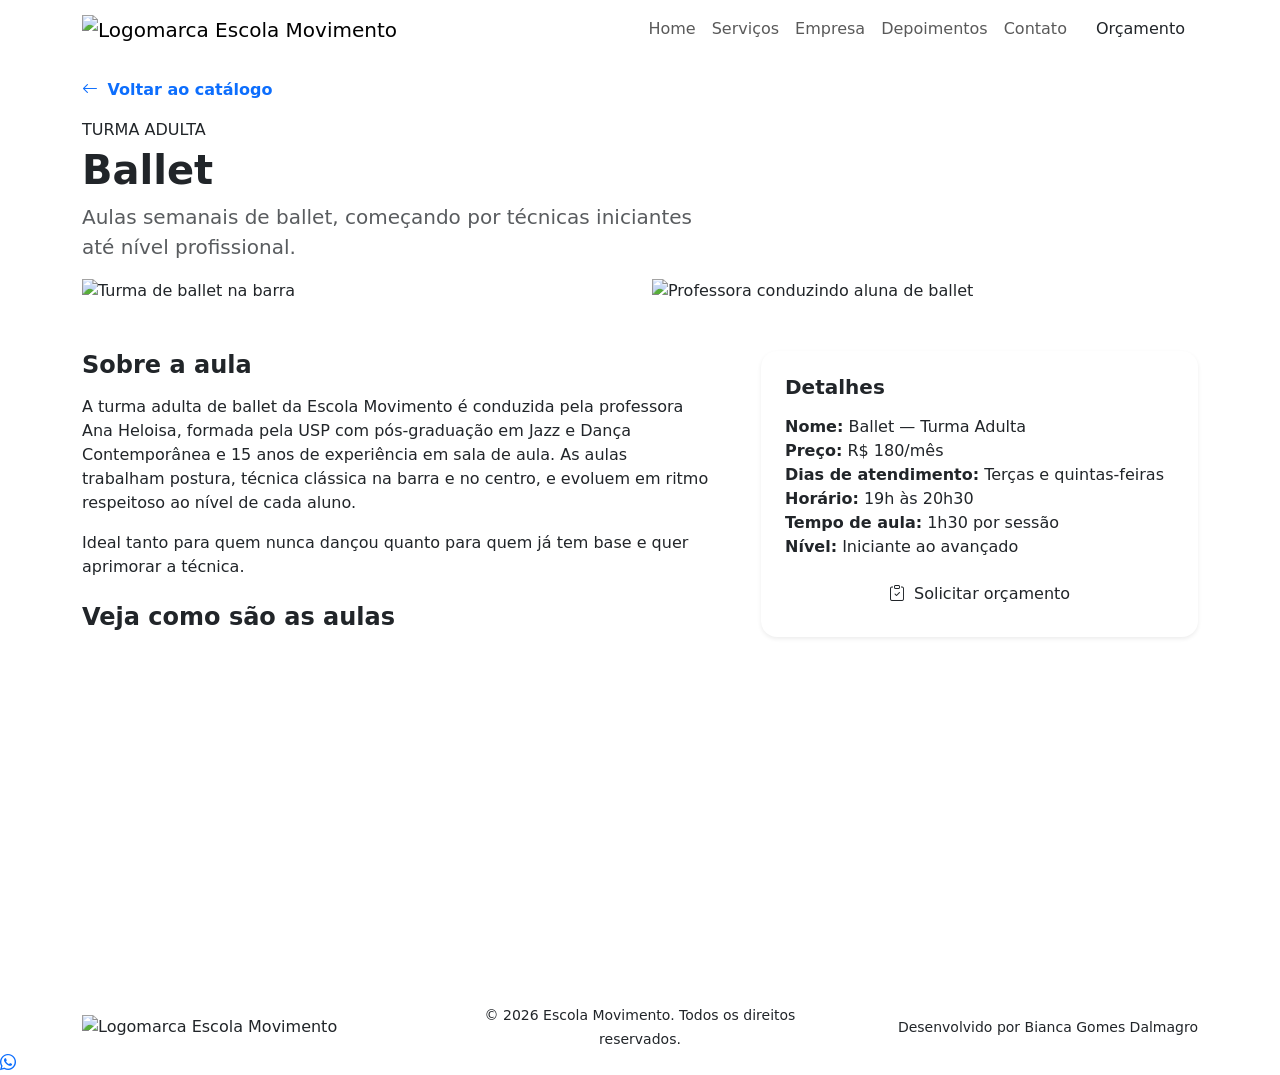
==== servico1.html @ 4740222b "Add files via upload" ====
<!DOCTYPE html>
<html lang="pt-br">
<head>
<meta charset="UTF-8">
<meta name="viewport" content="width=device-width, initial-scale=1.0">
<title>Ballet — Turma Adulta | Escola Movimento</title>

<link rel="preconnect" href="https://fonts.googleapis.com">
<link href="https://fonts.googleapis.com/css2?family=Fraunces:wght@400;600;700&family=Work+Sans:wght@400;500;600;700&display=swap" rel="stylesheet">
<link href="https://cdn.jsdelivr.net/npm/bootstrap@5.3.3/dist/css/bootstrap.min.css" rel="stylesheet">
<link rel="stylesheet" href="https://cdn.jsdelivr.net/npm/bootstrap-icons@1.11.3/font/bootstrap-icons.css">
<link href="css/style.css" rel="stylesheet">
</head>
<body>

<!-- ===================== NAVBAR ===================== -->
<nav class="navbar navbar-expand-lg navbar-movimento fixed-top">
  <div class="container">
    <a class="navbar-brand" href="index.html">
      <img src="images/logo/logo-movimento.png" alt="Logomarca Escola Movimento">
    </a>
    <button class="navbar-toggler" type="button" data-bs-toggle="collapse" data-bs-target="#menuPrincipal">
      <span class="navbar-toggler-icon"></span>
    </button>
    <div class="collapse navbar-collapse" id="menuPrincipal">
      <ul class="navbar-nav ms-auto align-items-lg-center">
        <li class="nav-item"><a class="nav-link" href="index.html">Home</a></li>
        <li class="nav-item"><a class="nav-link" href="index.html#servicos">Serviços</a></li>
        <li class="nav-item"><a class="nav-link" href="index.html#empresa">Empresa</a></li>
        <li class="nav-item"><a class="nav-link" href="index.html#depoimentos">Depoimentos</a></li>
        <li class="nav-item"><a class="nav-link" href="index.html#contato">Contato</a></li>
        <li class="nav-item ms-lg-2 mt-2 mt-lg-0">
          <a class="btn btn-orcamento" href="#" data-bs-toggle="modal" data-bs-target="#modalOrcamento">Orçamento</a>
        </li>
      </ul>
    </div>
  </div>
</nav>

<!-- ===================== HERO DO SERVIÇO ===================== -->
<section class="service-hero" style="margin-top:78px;">
  <div class="container">
    <a href="index.html#servicos" class="text-decoration-none fw-semibold"><i class="bi bi-arrow-left me-1"></i> Voltar ao catálogo</a>
    <p class="eyebrow mt-3 mb-1">TURMA ADULTA</p>
    <h1 class="display-font fw-bold">Ballet</h1>
    <p class="fs-5 text-muted" style="max-width:640px;">Aulas semanais de ballet, começando por técnicas iniciantes até nível profissional.</p>
  </div>
</section>

<section class="section">
  <div class="container">
    <div class="row g-4 detail-photos mb-5">
      <div class="col-md-6"><img src="images/servicos/ballet-1.jpg" alt="Turma de ballet na barra"></div>
      <div class="col-md-6"><img src="images/servicos/ballet-2.jpg" alt="Professora conduzindo aluna de ballet"></div>
    </div>

    <div class="row g-5">
      <div class="col-lg-7">
        <h2 class="h4 fw-bold mb-3">Sobre a aula</h2>
        <p>A turma adulta de ballet da Escola Movimento é conduzida pela professora Ana Heloisa, formada pela USP com pós-graduação em Jazz e Dança Contemporânea e 15 anos de experiência em sala de aula. As aulas trabalham postura, técnica clássica na barra e no centro, e evoluem em ritmo respeitoso ao nível de cada aluno.</p>
        <p>Ideal tanto para quem nunca dançou quanto para quem já tem base e quer aprimorar a técnica.</p>

        <h2 class="h4 fw-bold mt-4 mb-3">Veja como são as aulas</h2>
        <div class="ratio ratio-16x9 ratio-video">
          <iframe src="https://www.youtube.com/embed/ihwjDnMzQNc" title="Vídeo sobre aula de ballet" allowfullscreen></iframe>
        </div>
      </div>

      <div class="col-lg-5">
        <div class="bg-white rounded-4 p-4 shadow-sm service-facts">
          <h2 class="h5 fw-bold mb-3">Detalhes</h2>
          <div class="fact"><strong>Nome:</strong> Ballet — Turma Adulta</div>
          <div class="fact"><strong>Preço:</strong> R$ 180/mês</div>
          <div class="fact"><strong>Dias de atendimento:</strong> Terças e quintas-feiras</div>
          <div class="fact"><strong>Horário:</strong> 19h às 20h30</div>
          <div class="fact"><strong>Tempo de aula:</strong> 1h30 por sessão</div>
          <div class="fact mb-0"><strong>Nível:</strong> Iniciante ao avançado</div>
          <a href="#" class="btn btn-orcamento w-100 mt-3" data-bs-toggle="modal" data-bs-target="#modalOrcamento">
            <i class="bi bi-clipboard-check me-1"></i> Solicitar orçamento
          </a>
        </div>
      </div>
    </div>
  </div>
</section>

<!-- ===================== MODAL ORÇAMENTO ===================== -->
<div class="modal fade" id="modalOrcamento" tabindex="-1" aria-hidden="true">
  <div class="modal-dialog modal-lg modal-dialog-centered">
    <div class="modal-content rounded-4">
      <div class="modal-header">
        <h5 class="modal-title fw-bold">Solicitar orçamento — Ballet</h5>
        <button type="button" class="btn-close" data-bs-dismiss="modal"></button>
      </div>
      <div class="modal-body">
        <form>
          <div class="row g-3">
            <div class="col-md-6">
              <label class="form-label">Nome</label>
              <input type="text" class="form-control" required>
            </div>
            <div class="col-md-6">
              <label class="form-label">E-mail</label>
              <input type="email" class="form-control" required>
            </div>
            <div class="col-md-6">
              <label class="form-label">Telefone</label>
              <input type="tel" class="form-control" required>
            </div>
            <div class="col-md-6">
              <label class="form-label">Data desejada</label>
              <input type="date" class="form-control">
            </div>
            <div class="col-12">
              <label class="form-label">Endereço</label>
              <input type="text" class="form-control">
            </div>
            <div class="col-md-6">
              <label class="form-label">Cidade</label>
              <input type="text" class="form-control">
            </div>
            <div class="col-md-3">
              <label class="form-label">UF</label>
              <select class="form-select">
                <option selected>SC</option><option>PR</option><option>RS</option><option>Outro</option>
              </select>
            </div>
            <div class="col-12">
              <label class="form-label">Observações</label>
              <textarea class="form-control" rows="3"></textarea>
            </div>
          </div>
        </form>
      </div>
      <div class="modal-footer">
        <button type="button" class="btn btn-outline-brand" data-bs-dismiss="modal">Cancelar</button>
        <button type="button" class="btn btn-orcamento">Enviar solicitação</button>
      </div>
    </div>
  </div>
</div>

<!-- ===================== FOOTER ===================== -->
<footer class="site-footer">
  <div class="container">
    <div class="row gy-3 align-items-center">
      <div class="col-md-4 footer-logo">
        <img src="images/logo/logo-movimento.png" alt="Logomarca Escola Movimento">
      </div>
      <div class="col-md-4 text-md-center">
        <small>&copy; 2026 Escola Movimento. Todos os direitos reservados.</small>
      </div>
      <div class="col-md-4 text-md-end">
        <small>Desenvolvido por Bianca Gomes Dalmagro</small>
      </div>
    </div>
  </div>
</footer>

<a href="https://wa.me/5549999405988" target="_blank" rel="noopener" class="whatsapp-float" aria-label="Fale conosco no WhatsApp">
  <i class="bi bi-whatsapp"></i>
</a>

<script src="https://cdn.jsdelivr.net/npm/bootstrap@5.3.3/dist/js/bootstrap.bundle.min.js"></script>
</body>
</html>
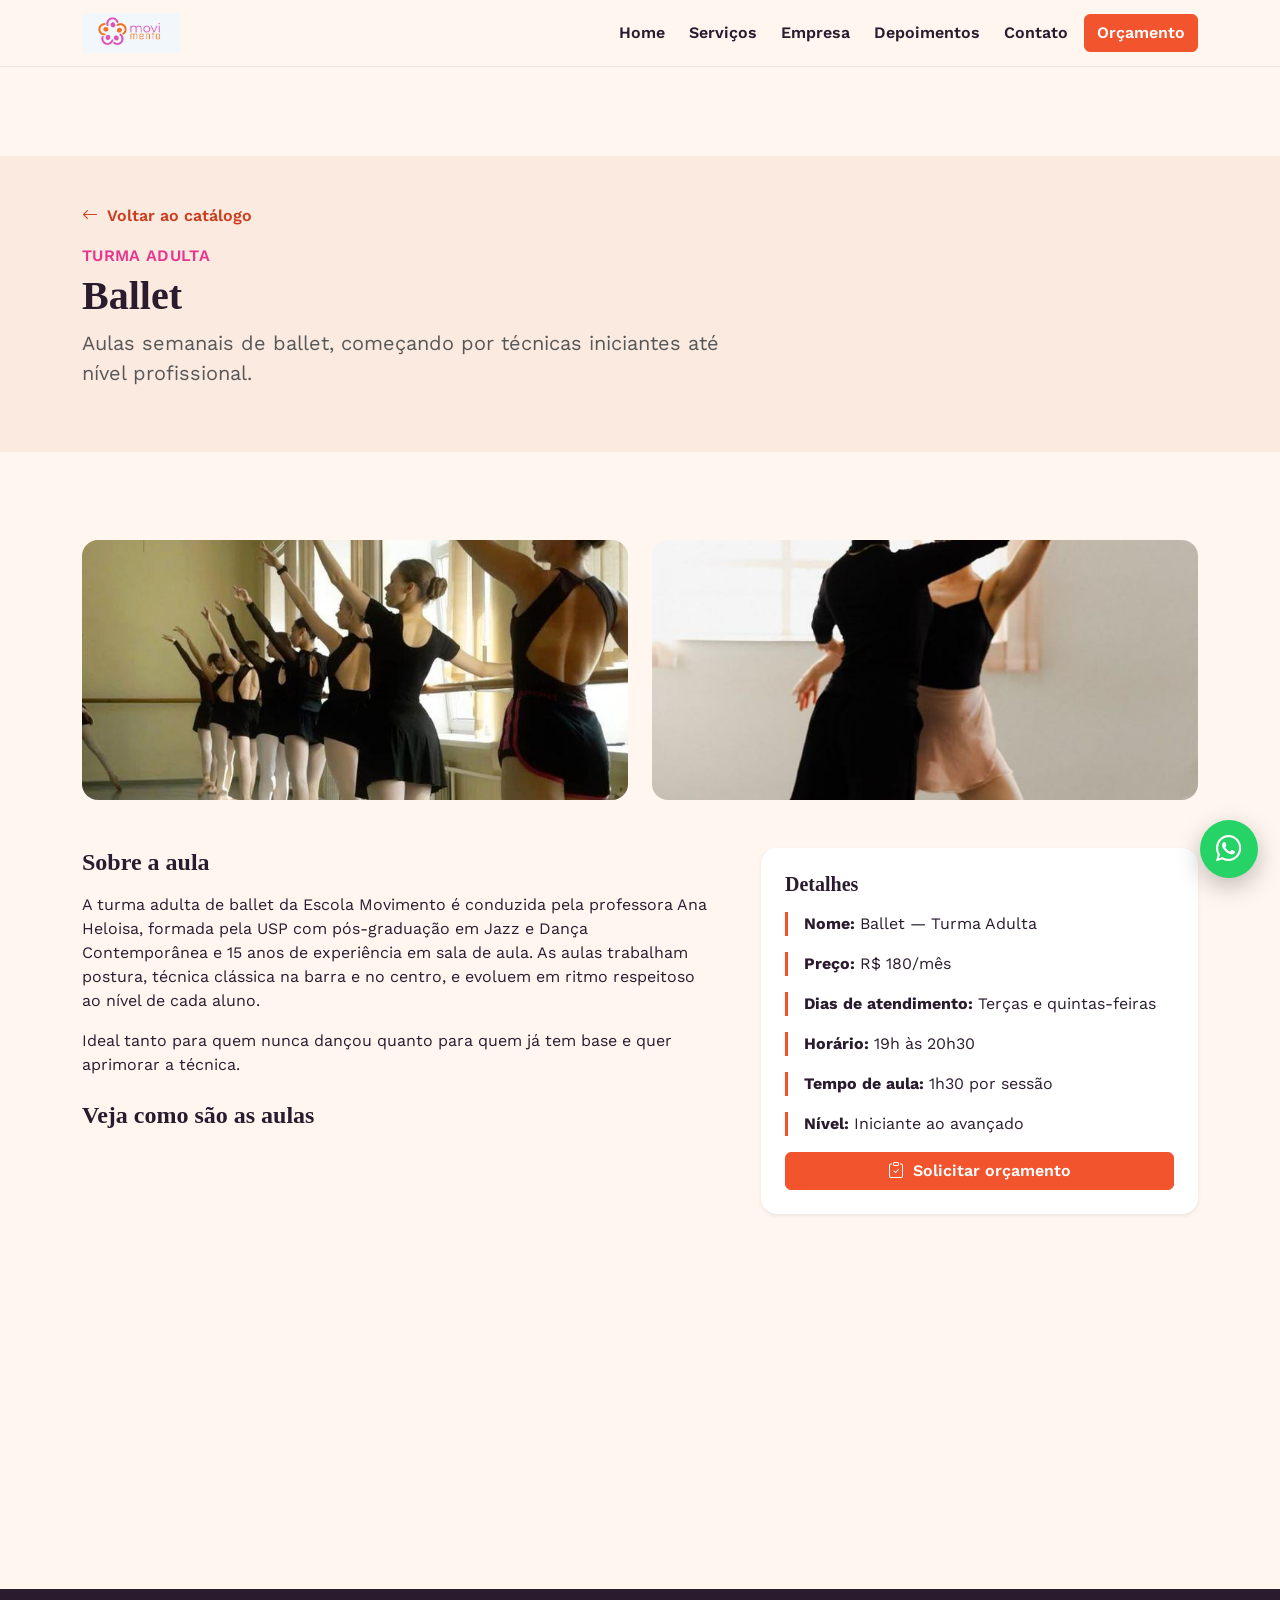
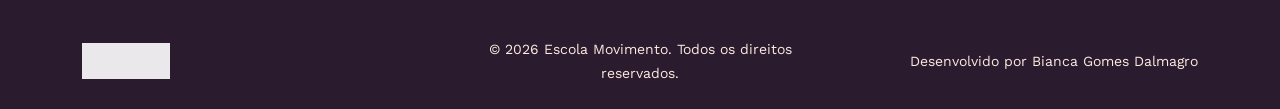
==== commit 3ae6d290: "Add files via upload" ====
--- a/servico1.html
+++ b/servico1.html
@@ -6,7 +6,7 @@
 <title>Ballet — Turma Adulta | Escola Movimento</title>
 
 <link rel="preconnect" href="https://fonts.googleapis.com">
-<link href="https://fonts.googleapis.com/css2?family=Fraunces:wght@400;600;700&family=Work+Sans:wght@400;500;600;700&display=swap" rel="stylesheet">
+<link href="https://fonts.googleapis.com/css2?family=Bagel+Fat+One&family=Work+Sans:wght@400;500;600;700&display=swap" rel="stylesheet">
 <link href="https://cdn.jsdelivr.net/npm/bootstrap@5.3.3/dist/css/bootstrap.min.css" rel="stylesheet">
 <link rel="stylesheet" href="https://cdn.jsdelivr.net/npm/bootstrap-icons@1.11.3/font/bootstrap-icons.css">
 <link href="css/style.css" rel="stylesheet">
--- a/css/style.css
+++ b/css/style.css
@@ -0,0 +1,193 @@
+/* =========================================================
+   Escola Movimento — Design Tokens
+   Primária: Laranja | Secundária: Rosa
+   ========================================================= */
+:root {
+  --color-primary: #F2542D;      /* laranja */
+  --color-primary-dark: #C93F1E;
+  --color-secondary: #E8368F;    /* rosa */
+  --color-secondary-dark: #C21F73;
+  --color-ink: #2B1B2E;          /* texto escuro, tom ameixa */
+  --color-cream: #FFF6F0;        /* fundo claro */
+  --color-cream-alt: #FBEAE0;
+  --color-white: #FFFFFF;
+
+  --font-display: "Fraunces", serif;
+  --font-body: "Work Sans", sans-serif;
+}
+
+html { scroll-behavior: smooth; }
+
+body {
+  font-family: var(--font-body);
+  color: var(--color-ink);
+  background-color: var(--color-cream);
+  padding-top: 78px;
+}
+
+h1, h2, h3, h4, .display-font {
+  font-family: var(--font-display);
+  color: var(--color-ink);
+}
+
+a { color: var(--color-primary-dark); }
+a:hover { color: var(--color-secondary-dark); }
+
+.section { padding: 5.5rem 0; }
+.section-alt { background-color: var(--color-cream-alt); }
+
+.eyebrow {
+  font-family: var(--font-body);
+  font-weight: 600;
+  color: var(--color-secondary);
+  letter-spacing: 0.02em;
+}
+
+/* ---------- Navbar ---------- */
+.navbar-movimento {
+  background-color: var(--color-cream);
+  box-shadow: 0 1px 0 rgba(43,27,46,0.08);
+}
+.navbar-movimento .navbar-brand img { height: 40px; }
+.navbar-movimento .nav-link {
+  font-weight: 600;
+  color: var(--color-ink);
+  margin-left: 0.5rem;
+}
+.navbar-movimento .nav-link:hover,
+.navbar-movimento .nav-link.active {
+  color: var(--color-primary);
+}
+.btn-orcamento {
+  background-color: var(--color-primary);
+  border-color: var(--color-primary);
+  color: var(--color-white);
+  font-weight: 600;
+}
+.btn-orcamento:hover {
+  background-color: var(--color-primary-dark);
+  border-color: var(--color-primary-dark);
+  color: var(--color-white);
+}
+.btn-outline-brand {
+  border-color: var(--color-ink);
+  color: var(--color-ink);
+  font-weight: 600;
+}
+.btn-outline-brand:hover {
+  background-color: var(--color-ink);
+  color: var(--color-white);
+}
+
+/* ---------- Hero / Carousel ---------- */
+.hero-carousel .carousel-item { height: 88vh; min-height: 460px; }
+.hero-carousel .carousel-item img {
+  width: 100%; height: 100%; object-fit: cover;
+  filter: brightness(0.55);
+}
+.hero-caption {
+  position: absolute; inset: 0;
+  display: flex; flex-direction: column; justify-content: center;
+  max-width: 720px; margin: 0 auto; text-align: left;
+  padding: 0 1.5rem;
+}
+.hero-caption h1 {
+  color: var(--color-white);
+  font-size: clamp(2.4rem, 5vw, 4rem);
+  line-height: 1.05;
+}
+.hero-caption p { color: var(--color-cream-alt); font-size: 1.15rem; max-width: 34rem; }
+.hero-blob {
+  position: absolute; border-radius: 50%; opacity: 0.5; filter: blur(2px);
+}
+
+/* ---------- Cards ---------- */
+.card-servico {
+  border: none;
+  border-radius: 18px;
+  overflow: hidden;
+  background: var(--color-white);
+  box-shadow: 0 10px 30px rgba(43,27,46,0.08);
+  height: 100%;
+}
+.card-servico img, .card-servico .svg-wrap { height: 240px; object-fit: cover; width: 100%; }
+.card-servico .svg-wrap { display:flex; }
+.card-servico .svg-wrap svg { width:100%; height:100%; object-fit:cover; }
+.card-servico .card-body { padding: 1.6rem; }
+.card-servico .price {
+  font-family: var(--font-display);
+  font-size: 1.5rem;
+  color: var(--color-primary-dark);
+}
+
+.card-profissional { text-align: center; }
+.card-profissional img {
+  width: 180px; height: 180px; border-radius: 50%;
+  object-fit: cover; margin: 0 auto 1.2rem;
+  border: 5px solid var(--color-cream);
+  box-shadow: 0 8px 20px rgba(43,27,46,0.15);
+}
+
+.card-depoimento {
+  border: none; border-radius: 18px;
+  background: var(--color-white);
+  box-shadow: 0 10px 30px rgba(43,27,46,0.06);
+  height: 100%;
+}
+.card-depoimento img { width: 56px; height: 56px; border-radius: 50%; object-fit: cover; }
+.card-depoimento .quote-icon { color: var(--color-secondary); font-size: 1.6rem; }
+
+/* ---------- Accordion ---------- */
+.accordion-button:not(.collapsed) {
+  background-color: var(--color-cream-alt);
+  color: var(--color-primary-dark);
+  box-shadow: none;
+}
+.accordion-button:focus { box-shadow: none; }
+
+/* ---------- Table ---------- */
+.table-horarios thead { background-color: var(--color-ink); color: var(--color-white); }
+.table-horarios td, .table-horarios th { vertical-align: middle; }
+
+/* ---------- Maps / Iframe ---------- */
+.map-frame {
+  width: 100%; height: 340px; border: 0; border-radius: 18px;
+}
+
+/* ---------- Footer ---------- */
+footer.site-footer {
+  background-color: var(--color-ink);
+  color: var(--color-cream-alt);
+  padding: 3rem 0 1.5rem;
+}
+footer.site-footer a { color: var(--color-cream-alt); }
+footer.site-footer a:hover { color: var(--color-primary); }
+footer.site-footer .footer-logo img { height: 36px; filter: brightness(0) invert(1); opacity: 0.9; }
+
+/* ---------- WhatsApp floating button ---------- */
+.whatsapp-float {
+  position: fixed; right: 22px; bottom: 22px; z-index: 1050;
+  background-color: #25D366; color: #fff; width: 58px; height: 58px;
+  border-radius: 50%; display: flex; align-items: center; justify-content: center;
+  font-size: 1.6rem; box-shadow: 0 8px 24px rgba(0,0,0,0.25);
+}
+.whatsapp-float:hover { color: #fff; transform: scale(1.06); }
+
+/* ---------- Service detail page ---------- */
+.service-hero { background-color: var(--color-cream-alt); padding: 3rem 0; }
+.detail-photos img { border-radius: 16px; width: 100%; height: 260px; object-fit: cover; }
+.service-facts .fact { border-left: 3px solid var(--color-primary); padding-left: 1rem; margin-bottom: 1rem; }
+.ratio-video { border-radius: 16px; overflow: hidden; }
+
+/* ---------- Section titles ---------- */
+.section-title { margin-bottom: 2.5rem; }
+.divider-dot {
+  width: 46px; height: 6px; border-radius: 4px;
+  background: linear-gradient(90deg, var(--color-primary), var(--color-secondary));
+  margin-bottom: 1rem;
+}
+
+@media (max-width: 768px) {
+  body { padding-top: 64px; }
+  .hero-carousel .carousel-item { height: 78vh; }
+}
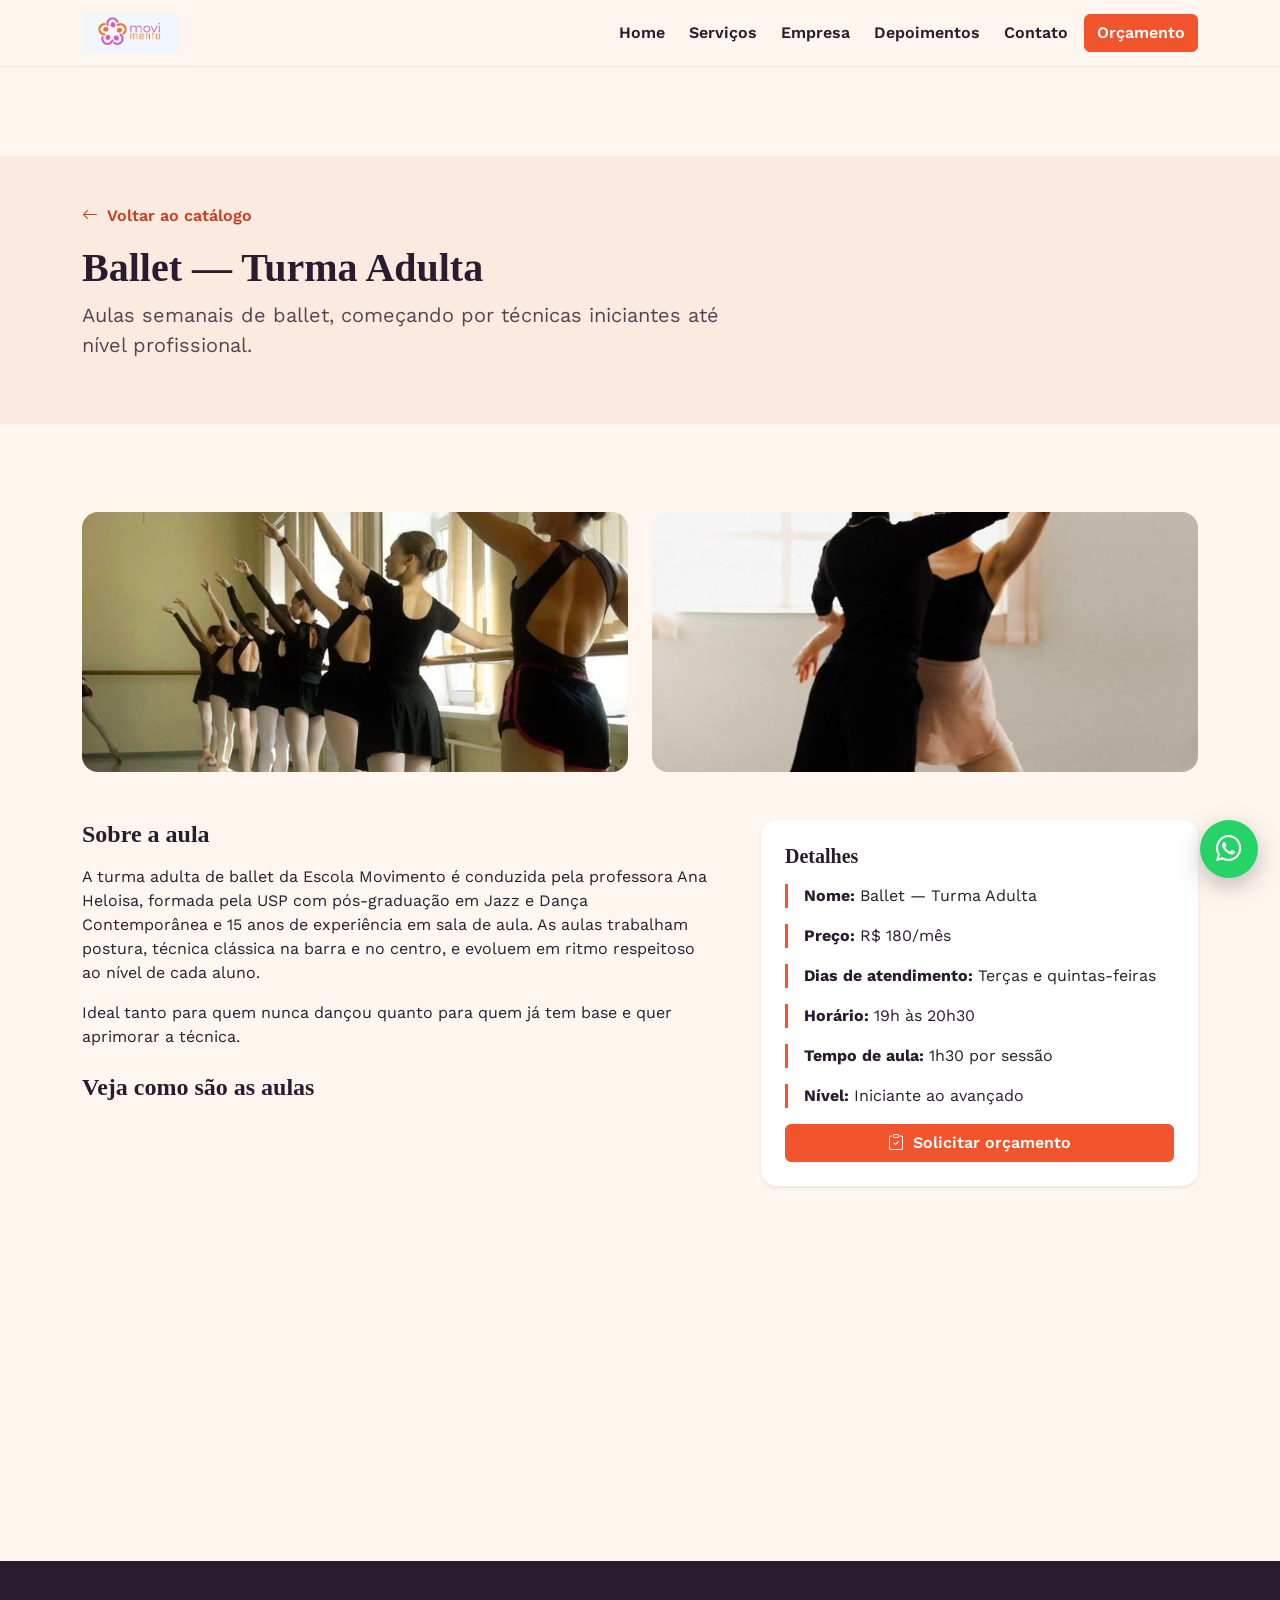
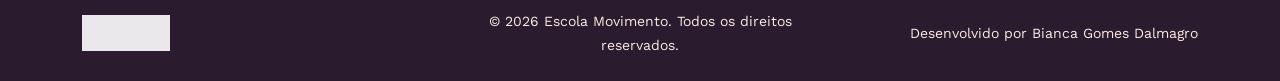
==== commit e2aa8e65: "Add files via upload" ====
--- a/servico1.html
+++ b/servico1.html
@@ -9,7 +9,7 @@
 <link href="https://fonts.googleapis.com/css2?family=Bagel+Fat+One&family=Work+Sans:wght@400;500;600;700&display=swap" rel="stylesheet">
 <link href="https://cdn.jsdelivr.net/npm/bootstrap@5.3.3/dist/css/bootstrap.min.css" rel="stylesheet">
 <link rel="stylesheet" href="https://cdn.jsdelivr.net/npm/bootstrap-icons@1.11.3/font/bootstrap-icons.css">
-<link href="css/style.css" rel="stylesheet">
+<link href="css/style.css?v=2" rel="stylesheet">
 </head>
 <body>
 
@@ -41,9 +41,8 @@
 <section class="service-hero" style="margin-top:78px;">
   <div class="container">
     <a href="index.html#servicos" class="text-decoration-none fw-semibold"><i class="bi bi-arrow-left me-1"></i> Voltar ao catálogo</a>
-    <p class="eyebrow mt-3 mb-1">TURMA ADULTA</p>
-    <h1 class="display-font fw-bold">Ballet</h1>
-    <p class="fs-5 text-muted" style="max-width:640px;">Aulas semanais de ballet, começando por técnicas iniciantes até nível profissional.</p>
+    <h1 class="display-font fw-bold mt-3">Ballet — Turma Adulta</h1>
+    <p class="fs-5" style="max-width:640px; opacity:0.8;">Aulas semanais de ballet, começando por técnicas iniciantes até nível profissional.</p>
   </div>
 </section>
 
